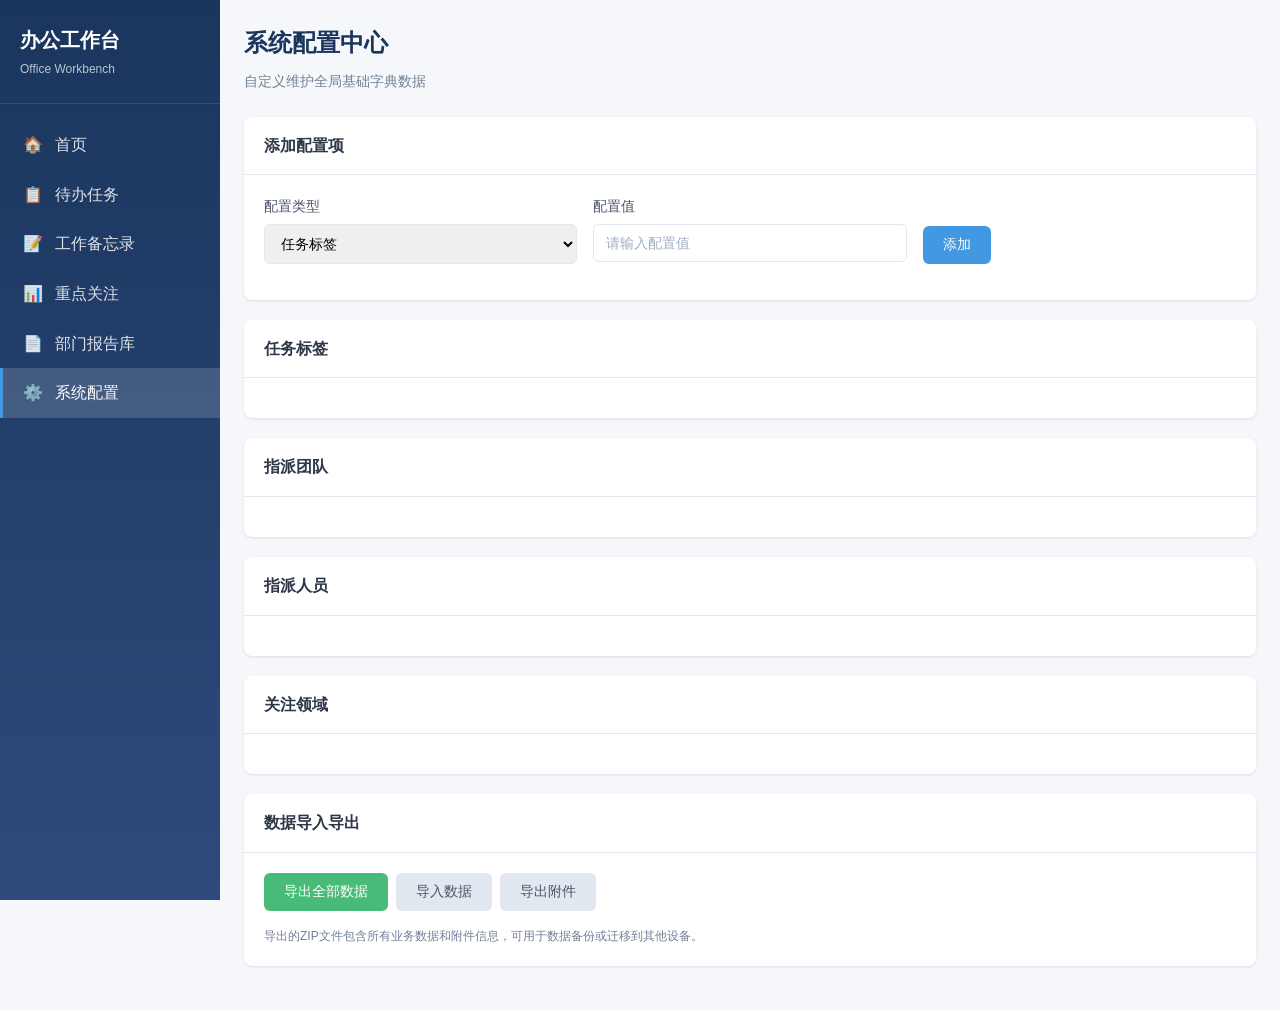
==== templates/config.html @ 8c9eaa03 "初始提交：本地办公工作台完整功能" ====
<!DOCTYPE html>
<html lang="zh-CN">
<head>
    <meta charset="UTF-8">
    <meta name="viewport" content="width=device-width, initial-scale=1.0">
    <title>本地办公工作台 - 系统配置</title>
    <link rel="stylesheet" href="/static/css/style.css">
</head>
<body>
    <div class="app-container">
        <!-- 侧边栏 -->
        <aside class="sidebar">
            <div class="sidebar-header">
                <h1>办公工作台</h1>
                <p>Office Workbench</p>
            </div>
            <nav class="sidebar-nav">
                <a href="/" class="nav-item">
                    <span class="nav-icon">🏠</span>
                    <span>首页</span>
                </a>
                <a href="/todo" class="nav-item">
                    <span class="nav-icon">📋</span>
                    <span>待办任务</span>
                </a>
                <a href="/memo" class="nav-item">
                    <span class="nav-icon">📝</span>
                    <span>工作备忘录</span>
                </a>
                <a href="/focus" class="nav-item">
                    <span class="nav-icon">📊</span>
                    <span>重点关注</span>
                </a>
                <a href="/report" class="nav-item">
                    <span class="nav-icon">📄</span>
                    <span>部门报告库</span>
                </a>
                <a href="/config" class="nav-item active">
                    <span class="nav-icon">⚙️</span>
                    <span>系统配置</span>
                </a>
            </nav>
        </aside>
        
        <!-- 主内容区 -->
        <main class="main-content">
            <div class="page-header">
                <h1 class="page-title">系统配置中心</h1>
                <p class="page-desc">自定义维护全局基础字典数据</p>
            </div>
            
            <!-- 添加配置 -->
            <div class="card">
                <div class="card-header">
                    <h2 class="card-title">添加配置项</h2>
                </div>
                <div class="card-body">
                    <form id="configForm">
                        <div class="form-row">
                            <div class="form-group">
                                <label class="form-label">配置类型</label>
                                <select id="configType" class="form-control">
                                    <option value="task_tag">任务标签</option>
                                    <option value="team">指派团队</option>
                                    <option value="person">指派人员</option>
                                    <option value="focus_area">关注领域</option>
                                </select>
                            </div>
                            <div class="form-group">
                                <label class="form-label">配置值</label>
                                <input type="text" id="configValue" class="form-control" placeholder="请输入配置值" required>
                            </div>
                            <div class="form-group" style="display: flex; align-items: flex-end;">
                                <button type="submit" class="btn btn-primary">添加</button>
                            </div>
                        </div>
                    </form>
                </div>
            </div>
            
            <!-- 任务标签配置 -->
            <div class="card">
                <div class="card-header">
                    <h2 class="card-title">任务标签</h2>
                </div>
                <div class="card-body">
                    <div id="config-task_tag"></div>
                </div>
            </div>
            
            <!-- 指派团队配置 -->
            <div class="card">
                <div class="card-header">
                    <h2 class="card-title">指派团队</h2>
                </div>
                <div class="card-body">
                    <div id="config-team"></div>
                </div>
            </div>
            
            <!-- 指派人员配置 -->
            <div class="card">
                <div class="card-header">
                    <h2 class="card-title">指派人员</h2>
                </div>
                <div class="card-body">
                    <div id="config-person"></div>
                </div>
            </div>
            
            <!-- 关注领域配置 -->
            <div class="card">
                <div class="card-header">
                    <h2 class="card-title">关注领域</h2>
                </div>
                <div class="card-body">
                    <div id="config-focus_area"></div>
                </div>
            </div>
            
            <!-- 数据管理 -->
            <div class="card">
                <div class="card-header">
                    <h2 class="card-title">数据导入导出</h2>
                </div>
                <div class="card-body">
                    <div class="btn-group">
                        <button class="btn btn-success" onclick="exportAllData()">导出全部数据</button>
                        <button class="btn btn-secondary" onclick="importData()">导入数据</button>
                        <button class="btn btn-secondary" onclick="exportAttachments()">导出附件</button>
                    </div>
                    <p class="text-muted mt-2" style="font-size: 12px;">
                        导出的ZIP文件包含所有业务数据和附件信息，可用于数据备份或迁移到其他设备。
                    </p>
                </div>
            </div>
        </main>
    </div>
    
    <script src="/static/js/app.js"></script>
</body>
</html>
---- static/css/style.css ----
/* 
 * 本地办公工作台 - 全局样式
 * 专业商务风格设计
 */

/* ==================== 基础样式重置 ==================== */
* {
    margin: 0;
    padding: 0;
    box-sizing: border-box;
}

body {
    font-family: -apple-system, BlinkMacSystemFont, 'Segoe UI', 'Microsoft YaHei', sans-serif;
    background-color: #f5f7fa;
    color: #333;
    line-height: 1.6;
}

/* ==================== 布局容器 ==================== */
.app-container {
    display: flex;
    min-height: 100vh;
}

/* 侧边栏 */
.sidebar {
    width: 220px;
    background: linear-gradient(180deg, #1a365d 0%, #2d4a7c 100%);
    color: #fff;
    position: fixed;
    height: 100vh;
    overflow-y: auto;
}

.sidebar-header {
    padding: 24px 20px;
    border-bottom: 1px solid rgba(255, 255, 255, 0.1);
}

.sidebar-header h1 {
    font-size: 20px;
    font-weight: 600;
    margin-bottom: 4px;
}

.sidebar-header p {
    font-size: 12px;
    opacity: 0.7;
}

.sidebar-nav {
    padding: 16px 0;
}

.nav-item {
    display: flex;
    align-items: center;
    padding: 12px 20px;
    color: rgba(255, 255, 255, 0.85);
    text-decoration: none;
    transition: all 0.2s;
    border-left: 3px solid transparent;
}

.nav-item:hover {
    background: rgba(255, 255, 255, 0.1);
    color: #fff;
}

.nav-item.active {
    background: rgba(255, 255, 255, 0.15);
    border-left-color: #4299e1;
    color: #fff;
}

.nav-icon {
    width: 20px;
    height: 20px;
    margin-right: 12px;
    display: flex;
    align-items: center;
    justify-content: center;
}

/* 主内容区 */
.main-content {
    flex: 1;
    margin-left: 220px;
    padding: 24px;
}

.page-header {
    margin-bottom: 24px;
}

.page-title {
    font-size: 24px;
    font-weight: 600;
    color: #1a365d;
    margin-bottom: 8px;
}

.page-desc {
    color: #718096;
    font-size: 14px;
}

/* ==================== 卡片组件 ==================== */
.card {
    background: #fff;
    border-radius: 8px;
    box-shadow: 0 1px 3px rgba(0, 0, 0, 0.1);
    margin-bottom: 20px;
}

.card-header {
    padding: 16px 20px;
    border-bottom: 1px solid #e2e8f0;
    display: flex;
    justify-content: space-between;
    align-items: center;
}

.card-title {
    font-size: 16px;
    font-weight: 600;
    color: #2d3748;
}

.card-body {
    padding: 20px;
}

/* ==================== 表单组件 ==================== */
.form-group {
    margin-bottom: 16px;
}

.form-label {
    display: block;
    font-size: 14px;
    font-weight: 500;
    color: #4a5568;
    margin-bottom: 6px;
}

.form-control {
    width: 100%;
    padding: 10px 12px;
    font-size: 14px;
    border: 1px solid #e2e8f0;
    border-radius: 6px;
    transition: border-color 0.2s, box-shadow 0.2s;
}

.form-control:focus {
    outline: none;
    border-color: #4299e1;
    box-shadow: 0 0 0 3px rgba(66, 153, 225, 0.15);
}

.form-control::placeholder {
    color: #a0aec0;
}

textarea.form-control {
    min-height: 100px;
    resize: vertical;
}

.form-row {
    display: flex;
    gap: 16px;
}

.form-row .form-group {
    flex: 1;
}

/* ==================== 按钮组件 ==================== */
.btn {
    display: inline-flex;
    align-items: center;
    justify-content: center;
    padding: 10px 20px;
    font-size: 14px;
    font-weight: 500;
    border-radius: 6px;
    border: none;
    cursor: pointer;
    transition: all 0.2s;
    gap: 6px;
}

.btn-primary {
    background: #4299e1;
    color: #fff;
}

.btn-primary:hover {
    background: #3182ce;
}

.btn-success {
    background: #48bb78;
    color: #fff;
}

.btn-success:hover {
    background: #38a169;
}

.btn-danger {
    background: #f56565;
    color: #fff;
}

.btn-danger:hover {
    background: #e53e3e;
}

.btn-secondary {
    background: #e2e8f0;
    color: #4a5568;
}

.btn-secondary:hover {
    background: #cbd5e0;
}

.btn-sm {
    padding: 6px 12px;
    font-size: 13px;
}

.btn-group {
    display: flex;
    gap: 8px;
}

/* ==================== 表格组件 ==================== */
.table-container {
    overflow-x: auto;
}

.data-table {
    width: 100%;
    border-collapse: collapse;
}

.data-table th,
.data-table td {
    padding: 12px 16px;
    text-align: left;
    border-bottom: 1px solid #e2e8f0;
}

.data-table th {
    background: #f7fafc;
    font-weight: 600;
    color: #4a5568;
    font-size: 13px;
    text-transform: uppercase;
    letter-spacing: 0.5px;
}

.data-table tr:hover {
    background: #f7fafc;
}

.data-table td {
    font-size: 14px;
    color: #2d3748;
}

/* ==================== 标签组件 ==================== */
.tag {
    display: inline-block;
    padding: 4px 10px;
    font-size: 12px;
    font-weight: 500;
    border-radius: 4px;
}

.tag-urgent {
    background: #fed7d7;
    color: #c53030;
}

.tag-important {
    background: #feebc8;
    color: #c05621;
}

.tag-normal {
    background: #c6f6d5;
    color: #276749;
}

.tag-status {
    padding: 4px 8px;
    font-size: 12px;
    border-radius: 4px;
}

.status-pending {
    background: #e2e8f0;
    color: #4a5568;
}

.status-progress {
    background: #bee3f8;
    color: #2b6cb0;
}

.status-completed {
    background: #c6f6d5;
    color: #276749;
}

.status-delayed {
    background: #fed7d7;
    color: #c53030;
}

/* ==================== 搜索筛选组件 ==================== */
.filter-bar {
    display: flex;
    gap: 12px;
    margin-bottom: 20px;
    flex-wrap: wrap;
    align-items: center;
}

.filter-bar .form-control {
    width: auto;
    min-width: 150px;
}

.search-input {
    flex: 1;
    max-width: 300px;
}

/* ==================== 模态框组件 ==================== */
.modal-overlay {
    position: fixed;
    top: 0;
    left: 0;
    right: 0;
    bottom: 0;
    background: rgba(0, 0, 0, 0.5);
    display: flex;
    align-items: center;
    justify-content: center;
    z-index: 1000;
    opacity: 0;
    visibility: hidden;
    transition: all 0.3s;
}

.modal-overlay.active {
    opacity: 1;
    visibility: visible;
}

.modal {
    background: #fff;
    border-radius: 8px;
    width: 90%;
    max-width: 600px;
    max-height: 90vh;
    overflow-y: auto;
    transform: translateY(-20px);
    transition: transform 0.3s;
}

.modal-overlay.active .modal {
    transform: translateY(0);
}

.modal-header {
    padding: 16px 20px;
    border-bottom: 1px solid #e2e8f0;
    display: flex;
    justify-content: space-between;
    align-items: center;
}

.modal-title {
    font-size: 18px;
    font-weight: 600;
    color: #2d3748;
}

.modal-close {
    background: none;
    border: none;
    font-size: 24px;
    color: #718096;
    cursor: pointer;
    padding: 0;
    line-height: 1;
}

.modal-close:hover {
    color: #2d3748;
}

.modal-body {
    padding: 20px;
}

.modal-footer {
    padding: 16px 20px;
    border-top: 1px solid #e2e8f0;
    display: flex;
    justify-content: flex-end;
    gap: 12px;
}

/* ==================== 提醒卡片 ==================== */
.alert-card {
    background: #fff;
    border-left: 4px solid #f56565;
    border-radius: 6px;
    padding: 16px 20px;
    margin-bottom: 20px;
    box-shadow: 0 1px 3px rgba(0, 0, 0, 0.1);
}

.alert-card.warning {
    border-left-color: #ed8936;
}

.alert-card.info {
    border-left-color: #4299e1;
}

.alert-title {
    font-weight: 600;
    color: #2d3748;
    margin-bottom: 8px;
}

.alert-content {
    font-size: 14px;
    color: #4a5568;
}

/* ==================== 看板布局 ==================== */
.kanban-board {
    display: flex;
    gap: 20px;
    overflow-x: auto;
    padding-bottom: 10px;
}

.kanban-column {
    min-width: 280px;
    background: #f7fafc;
    border-radius: 8px;
    padding: 16px;
}

.kanban-column-header {
    font-weight: 600;
    color: #2d3748;
    margin-bottom: 12px;
    padding-bottom: 8px;
    border-bottom: 2px solid #e2e8f0;
}

.kanban-item {
    background: #fff;
    border-radius: 6px;
    padding: 12px;
    margin-bottom: 10px;
    box-shadow: 0 1px 2px rgba(0, 0, 0, 0.1);
    cursor: pointer;
    transition: box-shadow 0.2s;
}

.kanban-item:hover {
    box-shadow: 0 2px 8px rgba(0, 0, 0, 0.15);
}

.kanban-item-title {
    font-weight: 500;
    color: #2d3748;
    margin-bottom: 6px;
}

.kanban-item-meta {
    font-size: 12px;
    color: #718096;
}

/* ==================== 折叠面板 ==================== */
.collapse-panel {
    border: 1px solid #e2e8f0;
    border-radius: 6px;
    margin-bottom: 12px;
}

.collapse-header {
    padding: 12px 16px;
    background: #f7fafc;
    cursor: pointer;
    display: flex;
    justify-content: space-between;
    align-items: center;
    border-radius: 6px 6px 0 0;
}

.collapse-header:hover {
    background: #edf2f7;
}

.collapse-icon {
    transition: transform 0.2s;
}

.collapse-panel.open .collapse-icon {
    transform: rotate(180deg);
}

.collapse-content {
    padding: 0 16px;
    max-height: 0;
    overflow: hidden;
    transition: max-height 0.3s, padding 0.3s;
}

.collapse-panel.open .collapse-content {
    padding: 16px;
    max-height: 500px;
}

/* ==================== 附件列表 ==================== */
.attachment-list {
    margin-top: 12px;
}

.attachment-item {
    display: flex;
    align-items: center;
    justify-content: space-between;
    padding: 8px 12px;
    background: #f7fafc;
    border-radius: 4px;
    margin-bottom: 6px;
}

.attachment-name {
    font-size: 14px;
    color: #4a5568;
}

.attachment-size {
    font-size: 12px;
    color: #718096;
    margin-left: 8px;
}

/* ==================== 空状态 ==================== */
.empty-state {
    text-align: center;
    padding: 40px 20px;
    color: #718096;
}

.empty-state-icon {
    font-size: 48px;
    margin-bottom: 16px;
    opacity: 0.5;
}

.empty-state-text {
    font-size: 16px;
}

/* ==================== 分页 ==================== */
.pagination {
    display: flex;
    justify-content: center;
    gap: 8px;
    margin-top: 20px;
}

.pagination-btn {
    padding: 8px 12px;
    border: 1px solid #e2e8f0;
    background: #fff;
    border-radius: 4px;
    cursor: pointer;
    transition: all 0.2s;
}

.pagination-btn:hover {
    background: #f7fafc;
}

.pagination-btn.active {
    background: #4299e1;
    color: #fff;
    border-color: #4299e1;
}

/* ==================== 响应式设计 ==================== */
@media (max-width: 768px) {
    .sidebar {
        width: 60px;
    }
    
    .sidebar-header h1,
    .sidebar-header p,
    .nav-item span {
        display: none;
    }
    
    .main-content {
        margin-left: 60px;
    }
    
    .form-row {
        flex-direction: column;
    }
    
    .filter-bar {
        flex-direction: column;
    }
    
    .filter-bar .form-control {
        width: 100%;
    }
}

/* ==================== 打印样式 ==================== */
@media print {
    .sidebar,
    .btn,
    .filter-bar {
        display: none !important;
    }
    
    .main-content {
        margin-left: 0;
        padding: 0;
    }
    
    .card {
        box-shadow: none;
        border: 1px solid #e2e8f0;
    }
}

/* ==================== 工具类 ==================== */
.text-center { text-align: center; }
.text-right { text-align: right; }
.text-muted { color: #718096; }
.text-danger { color: #e53e3e; }
.text-success { color: #38a169; }
.mt-1 { margin-top: 8px; }
.mt-2 { margin-top: 16px; }
.mt-3 { margin-top: 24px; }
.mb-1 { margin-bottom: 8px; }
.mb-2 { margin-bottom: 16px; }
.mb-3 { margin-bottom: 24px; }
.d-flex { display: flex; }
.align-center { align-items: center; }
.justify-between { justify-content: space-between; }
.gap-1 { gap: 8px; }
.gap-2 { gap: 16px; }
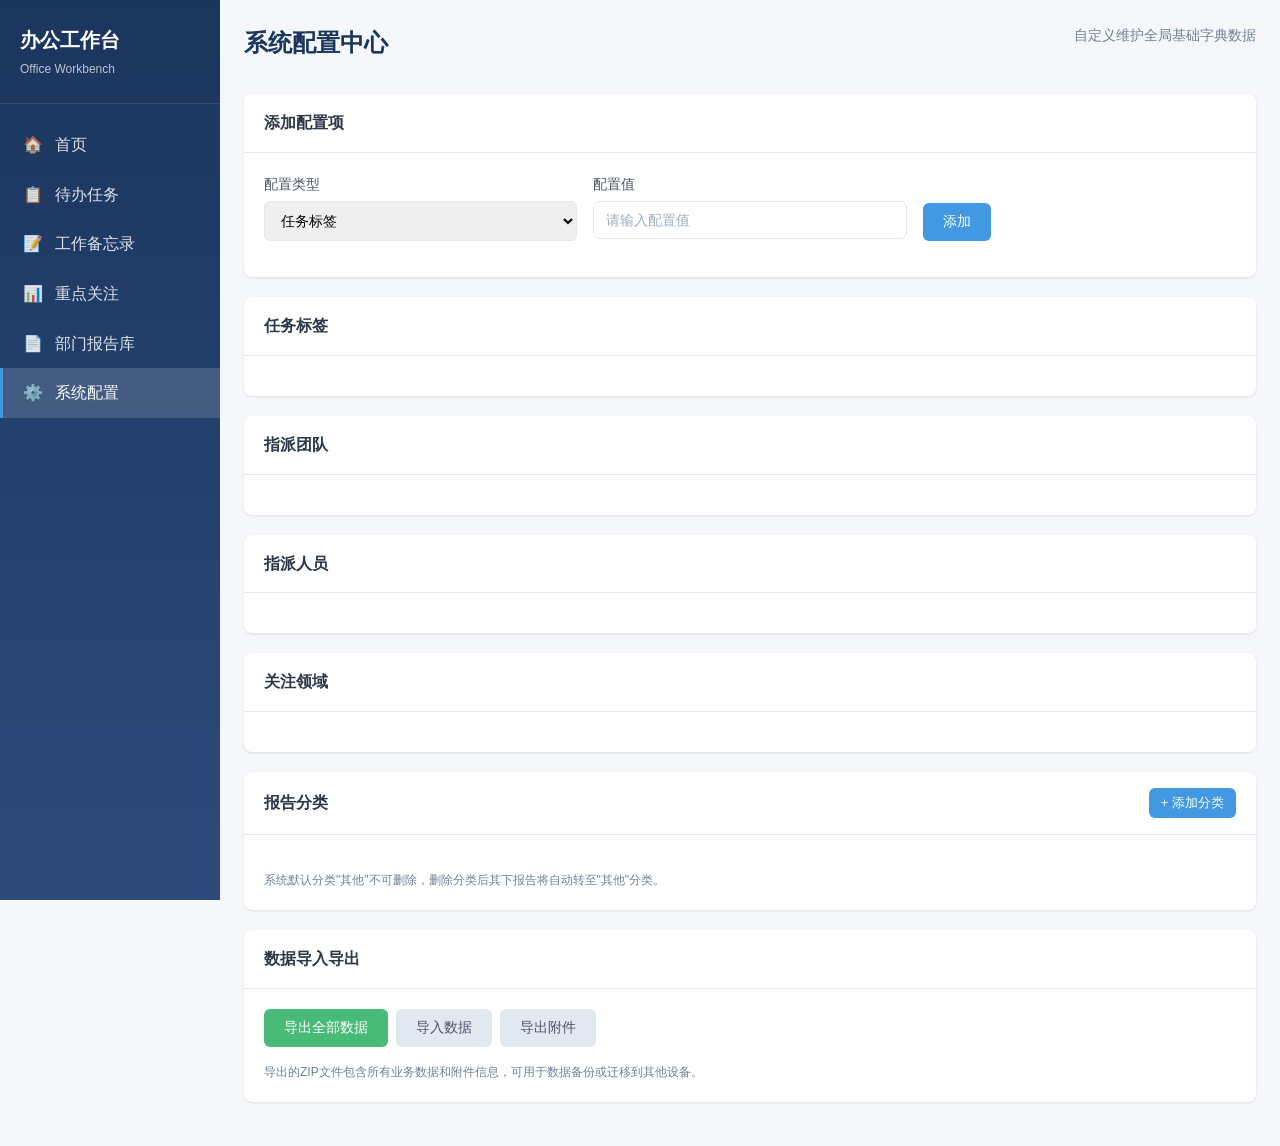
==== commit f7ff7b64: "feat: 新增报告分类管理功能（动态分类/增删改/系统默认保护/报告迁移）" ====
--- a/templates/config.html
+++ b/templates/config.html
@@ -118,6 +118,20 @@
                 </div>
             </div>
             
+            <!-- 报告分类配置 -->
+            <div class="card">
+                <div class="card-header">
+                    <h2 class="card-title">报告分类</h2>
+                    <button class="btn btn-primary btn-sm" onclick="ConfigModule.addReportCategory()">+ 添加分类</button>
+                </div>
+                <div class="card-body">
+                    <div id="config-report_category"></div>
+                    <p class="text-muted mt-2" style="font-size: 12px;">
+                        系统默认分类"其他"不可删除，删除分类后其下报告将自动转至"其他"分类。
+                    </p>
+                </div>
+            </div>
+            
             <!-- 数据管理 -->
             <div class="card">
                 <div class="card-header">
--- a/static/css/style.css
+++ b/static/css/style.css
@@ -234,6 +234,15 @@
     font-size: 13px;
 }
 
+.btn-info {
+    background: #319795;
+    color: #fff;
+}
+
+.btn-info:hover {
+    background: #2c7a7b;
+}
+
 .btn-group {
     display: flex;
     gap: 8px;
@@ -579,6 +588,99 @@
 
 .empty-state-text {
     font-size: 16px;
+}
+
+/* ==================== 紧凑任务卡片 ==================== */
+.task-card.compact {
+    padding: 0;
+    margin-bottom: 6px;
+}
+
+.task-card.compact .card-body {
+    padding: 6px 12px;
+    cursor: pointer;
+}
+
+.task-card.compact:hover {
+    box-shadow: 0 2px 4px rgba(0, 0, 0, 0.1);
+}
+
+.task-header {
+    display: flex;
+    justify-content: space-between;
+    align-items: center;
+    gap: 8px;
+}
+
+.task-main {
+    flex: 1;
+    display: flex;
+    align-items: center;
+    flex-wrap: wrap;
+    gap: 4px;
+    min-width: 0;
+}
+
+.task-summary {
+    font-weight: 500;
+    color: #2d3748;
+    font-size: 13px;
+    overflow: hidden;
+    text-overflow: ellipsis;
+    white-space: nowrap;
+}
+
+.task-meta {
+    display: flex;
+    align-items: center;
+    gap: 8px;
+    flex-shrink: 0;
+}
+
+.task-deadline {
+    font-size: 12px;
+    color: #ed8936;
+    font-weight: 500;
+}
+
+.expand-icon {
+    font-size: 10px;
+    color: #a0aec0;
+    transition: transform 0.2s;
+    flex-shrink: 0;
+}
+
+.card-body.open .expand-icon {
+    transform: rotate(90deg);
+}
+
+/* ==================== 折叠内容 ==================== */
+.collapse-content {
+    padding: 0;
+    max-height: 0;
+    overflow: hidden;
+    transition: max-height 0.3s ease, padding 0.3s ease;
+    border-top: 1px dashed #e2e8f0;
+    margin-top: 0;
+}
+
+.card-body.open .collapse-content {
+    padding: 8px 0 0 0;
+    max-height: 500px;
+}
+
+/* ==================== 页面头部操作按钮 ==================== */
+.page-header {
+    display: flex;
+    justify-content: space-between;
+    align-items: flex-start;
+    flex-wrap: wrap;
+    gap: 12px;
+}
+
+.header-actions {
+    display: flex;
+    gap: 8px;
 }
 
 /* ==================== 分页 ==================== */
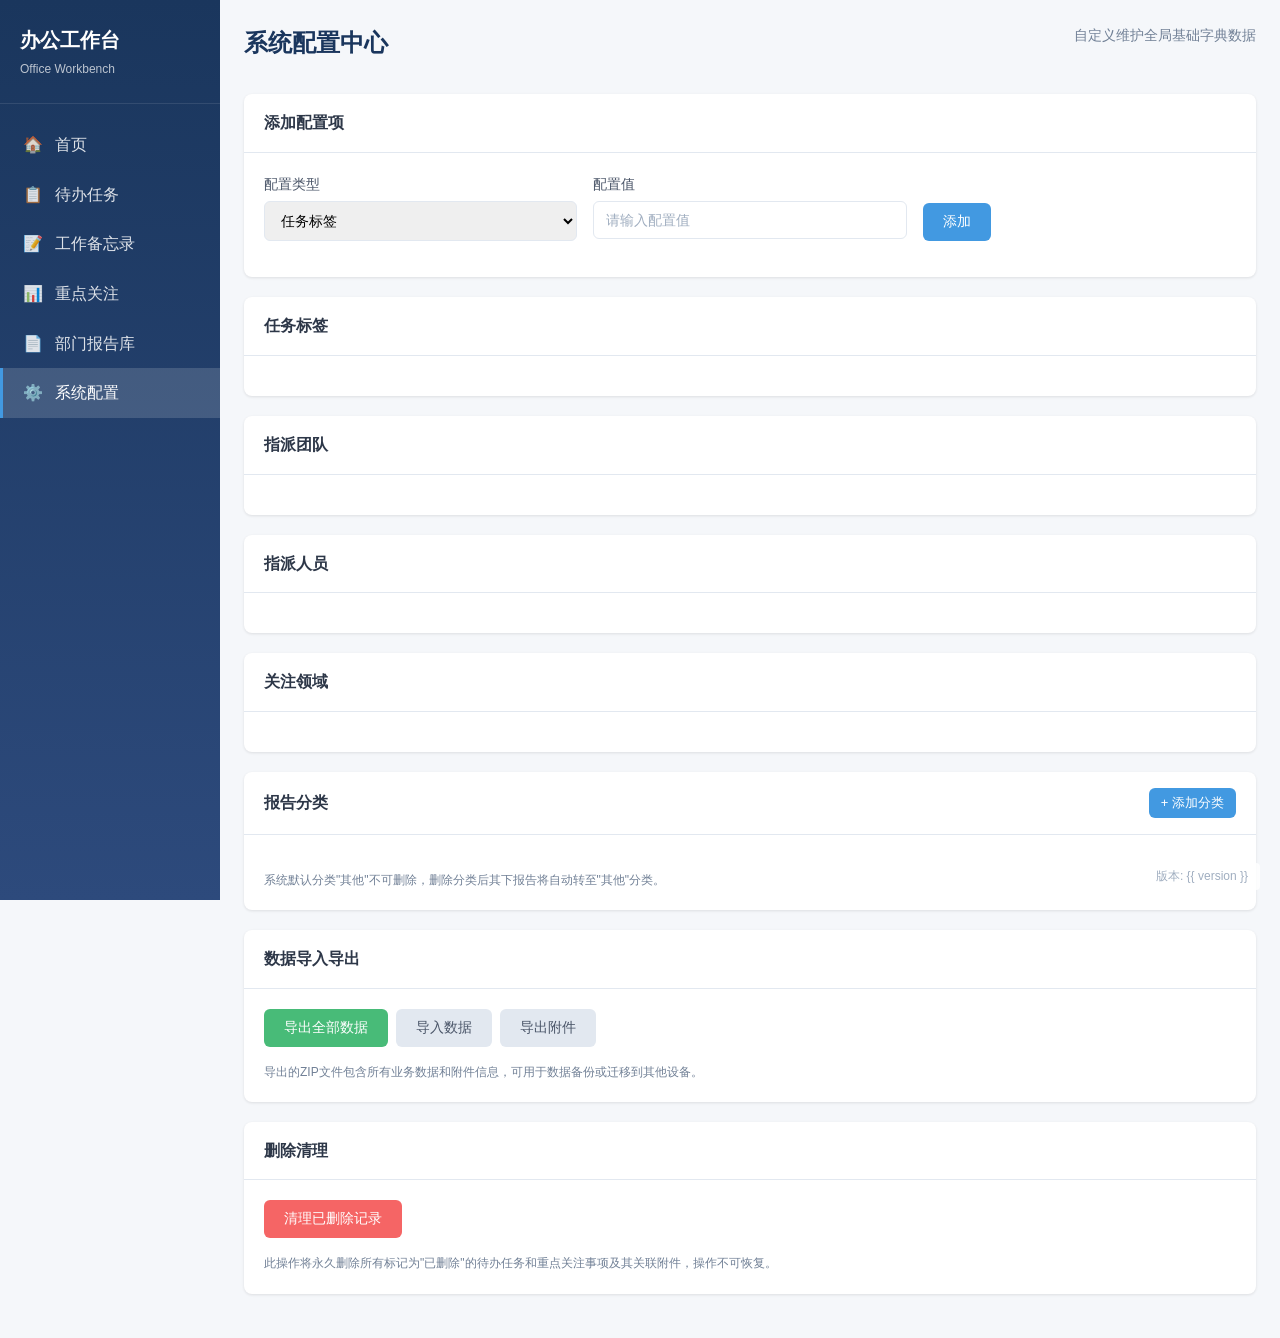
==== commit a5743278: "feat: 新增七项优化需求（登录会话/版本号/软删除/清理/重点关注附件）" ====
--- a/templates/config.html
+++ b/templates/config.html
@@ -148,7 +148,25 @@
                     </p>
                 </div>
             </div>
+            
+            <!-- 删除清理 -->
+            <div class="card">
+                <div class="card-header">
+                    <h2 class="card-title">删除清理</h2>
+                </div>
+                <div class="card-body">
+                    <button class="btn btn-danger" onclick="ConfigModule.cleanupDeleted()">清理已删除记录</button>
+                    <p class="text-muted mt-2" style="font-size: 12px;">
+                        此操作将永久删除所有标记为"已删除"的待办任务和重点关注事项及其关联附件，操作不可恢复。
+                    </p>
+                </div>
+            </div>
         </main>
+    </div>
+    
+    <!-- 版本号 -->
+    <div class="version-footer">
+        <span>版本: {{ version }}</span>
     </div>
     
     <script src="/static/js/app.js"></script>
--- a/static/css/style.css
+++ b/static/css/style.css
@@ -774,4 +774,17 @@
 .align-center { align-items: center; }
 .justify-between { justify-content: space-between; }
 .gap-1 { gap: 8px; }
-.gap-2 { gap: 16px; }+.gap-2 { gap: 16px; }
+
+/* ==================== 版本号 ==================== */
+.version-footer {
+    position: fixed;
+    bottom: 10px;
+    right: 20px;
+    font-size: 12px;
+    color: #a0aec0;
+    background: rgba(255, 255, 255, 0.8);
+    padding: 4px 12px;
+    border-radius: 4px;
+    z-index: 100;
+}
